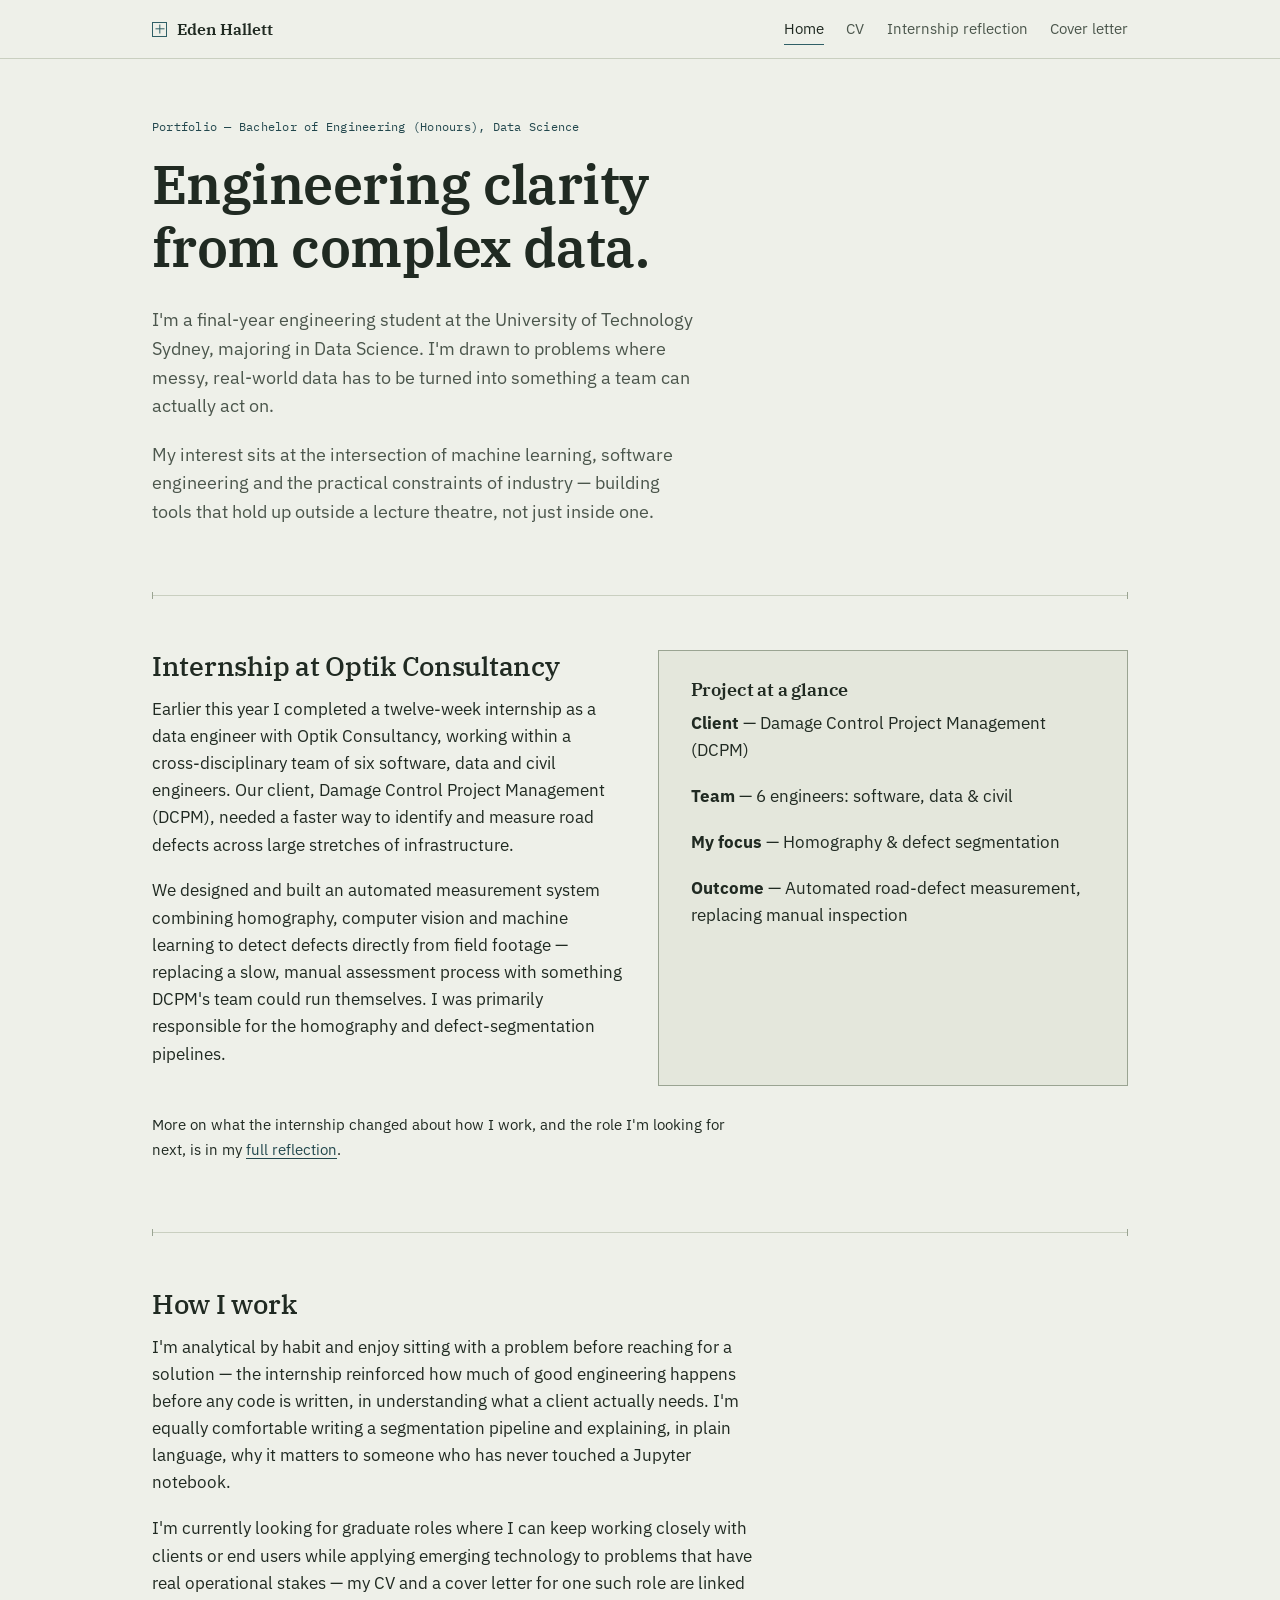
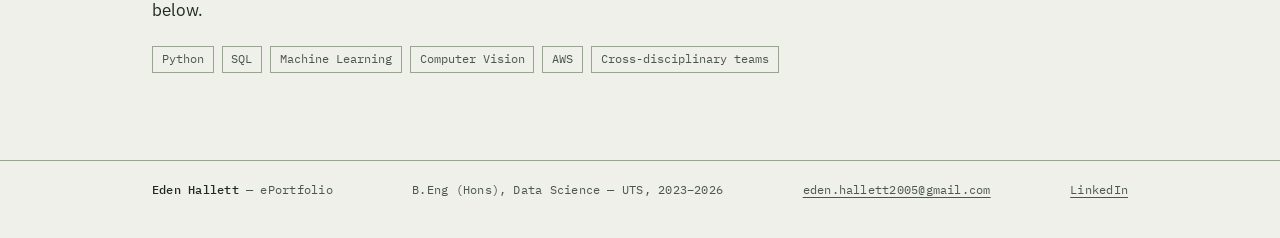
==== index.html @ 6748b649 "added html" ====
<!doctype html>
<html lang="en">
<head>
<meta charset="utf-8">
<meta name="viewport" content="width=device-width, initial-scale=1">
<title>Eden Hallett — Data Science Engineer</title>
<meta name="description" content="Portfolio of Eden Hallett, final-year Data Science Engineering student at UTS.">
<link rel="stylesheet" href="assets/site.css">
</head>
<body>

<header class="sitehead">
  <div class="sitehead-inner">
    <a class="brand" href="index.html"><span class="brand-mark" aria-hidden="true"></span>Eden Hallett</a>
    <nav class="nav" aria-label="Primary">
      <a href="index.html" aria-current="page">Home</a>
      <a href="cv.html">CV</a>
      <a href="reflection.html">Internship reflection</a>
      <a href="cover-letter.html">Cover letter</a>
    </nav>
  </div>
</header>

<main>

  <section class="hero">
    <div class="kicker">Portfolio — Bachelor of Engineering (Honours), Data Science</div>
    <h1>Engineering clarity<br>from complex data.</h1>
    <p class="lead">I'm a final-year engineering student at the University of Technology Sydney, majoring in Data Science. I'm drawn to problems where messy, real-world data has to be turned into something a team can actually act on.</p>
    <p class="lead">My interest sits at the intersection of machine learning, software engineering and the practical constraints of industry — building tools that hold up outside a lecture theatre, not just inside one.</p>
  </section>

  <div class="rule-ticked"></div>

  <section>
    <div class="panel-row">
      <div>
        <h2>Internship at Optik Consultancy</h2>
        <p>Earlier this year I completed a twelve-week internship as a data engineer with Optik Consultancy, working within a cross-disciplinary team of six software, data and civil engineers. Our client, Damage Control Project Management (DCPM), needed a faster way to identify and measure road defects across large stretches of infrastructure.</p>
        <p>We designed and built an automated measurement system combining homography, computer vision and machine learning to detect defects directly from field footage — replacing a slow, manual assessment process with something DCPM's team could run themselves. I was primarily responsible for the homography and defect-segmentation pipelines.</p>
      </div>
      <div class="panel ticked">
        <span class="tick-bl" aria-hidden="true"></span><span class="tick-br" aria-hidden="true"></span>
        <h3>Project at a glance</h3>
        <p><b>Client</b> — Damage Control Project Management (DCPM)</p>
        <p><b>Team</b> — 6 engineers: software, data &amp; civil</p>
        <p><b>My focus</b> — Homography &amp; defect segmentation</p>
        <p><b>Outcome</b> — Automated road-defect measurement, replacing manual inspection</p>
      </div>
    </div>
    <p class="crossref">More on what the internship changed about how I work, and the role I'm looking for next, is in my <a href="reflection.html">full reflection</a>.</p>
  </section>

  <div class="rule-ticked"></div>

  <section>
    <h2>How I work</h2>
    <p>I'm analytical by habit and enjoy sitting with a problem before reaching for a solution — the internship reinforced how much of good engineering happens before any code is written, in understanding what a client actually needs. I'm equally comfortable writing a segmentation pipeline and explaining, in plain language, why it matters to someone who has never touched a Jupyter notebook.</p>
    <p>I'm currently looking for graduate roles where I can keep working closely with clients or end users while applying emerging technology to problems that have real operational stakes — my CV and a cover letter for one such role are linked below.</p>
    <div class="chips" style="margin-top:1.4rem;">
      <span class="chip">Python</span><span class="chip">SQL</span><span class="chip">Machine Learning</span>
      <span class="chip">Computer Vision</span><span class="chip">AWS</span><span class="chip">Cross-disciplinary teams</span>
    </div>
  </section>

</main>

<footer class="titleblock">
  <div class="titleblock-inner">
    <span><b>Eden Hallett</b> — ePortfolio</span>
    <span>B.Eng (Hons), Data Science — UTS, 2023–2026</span>
    <span><a href="mailto:eden.hallett2005@gmail.com">eden.hallett2005@gmail.com</a></span>
    <span><a href="http://www.linkedin.com/in/eden-hallett-33a5212b8">LinkedIn</a></span>
  </div>
</footer>

</body>
</html>
---- assets/site.css ----
/* ============================================================
   Eden Hallett — ePortfolio
   Design concept: the visual language of a survey / engineering
   drawing sheet — hairline rules, corner tick marks, a title
   block, and restrained marginal annotations — reinterpreted
   as a web layout. Ties the site's form to Eden's own work in
   geospatial measurement and technical documentation.
   ============================================================ */

@import url('https://fonts.googleapis.com/css2?family=IBM+Plex+Serif:ital,wght@0,400;0,500;0,600;1,400&family=IBM+Plex+Sans:wght@400;500;600&family=IBM+Plex+Mono:wght@400;500&display=swap');

:root{
  --paper:   #EEF0E9;
  --panel:   #E4E7DC;
  --ink:     #202A22;
  --ink-60:  #4B564C;
  --slate:   #2F5F66;
  --slate-d: #22474D;
  --clay:    #93602E;
  --line:    #C9CFC0;
  --line-strong: #9AA492;
  --max: 46rem;
  --wide: 64rem;
}

*, *::before, *::after{ box-sizing: border-box; }

html{ scroll-behavior: smooth; }

body{
  margin: 0;
  background: var(--paper);
  color: var(--ink);
  font-family: 'IBM Plex Sans', system-ui, sans-serif;
  font-size: 17px;
  line-height: 1.6;
  -webkit-font-smoothing: antialiased;
}

h1, h2, h3{
  font-family: 'IBM Plex Serif', Georgia, serif;
  font-weight: 500;
  color: var(--ink);
  line-height: 1.18;
  margin: 0 0 0.5em;
  letter-spacing: -0.01em;
}

h1{ font-size: clamp(2.1rem, 4.2vw, 3.4rem); font-weight: 600; }
h2{ font-size: clamp(1.35rem, 2.4vw, 1.7rem); }
h3{ font-size: 1.1rem; font-weight: 600; }

p{ margin: 0 0 1.1em; max-width: 38rem; }
a{ color: var(--slate-d); text-decoration-thickness: 1px; text-underline-offset: 3px; }
a:hover{ color: var(--clay); }
a:focus-visible, button:focus-visible{
  outline: 2px solid var(--slate-d);
  outline-offset: 3px;
}

.mono{ font-family: 'IBM Plex Mono', monospace; }

.meta{
  font-family: 'IBM Plex Mono', monospace;
  font-size: 0.72rem;
  letter-spacing: 0.04em;
  color: var(--ink-60);
}

/* ---------- corner tick marks (drawing-sheet reference marks) --- */
.ticked{
  position: relative;
}
.ticked::before, .ticked::after,
.ticked .tick-br, .ticked .tick-bl{
  content: "";
  position: absolute;
  width: 14px;
  height: 14px;
  border: 1.4px solid var(--line-strong);
}
.ticked::before{ top: -1px; left: -1px; border-right: none; border-bottom: none; }
.ticked::after{ top: -1px; right: -1px; border-left: none; border-bottom: none; }
.ticked .tick-bl{ bottom: -1px; left: -1px; border-right: none; border-top: none; }
.ticked .tick-br{ bottom: -1px; right: -1px; border-left: none; border-top: none; }

/* ---------- top nav — reads like a drawing sheet's index strip - */
.sitehead{
  border-bottom: 1px solid var(--line);
  position: sticky;
  top: 0;
  background: rgba(238,240,233,0.92);
  backdrop-filter: blur(6px);
  z-index: 20;
}
.sitehead-inner{
  max-width: var(--wide);
  margin: 0 auto;
  padding: 0.85rem 1.5rem;
  display: flex;
  align-items: center;
  justify-content: space-between;
  gap: 1rem;
}
.brand{
  display: flex;
  align-items: center;
  gap: 0.6rem;
  font-family: 'IBM Plex Serif', serif;
  font-size: 1.02rem;
  font-weight: 600;
  color: var(--ink);
  text-decoration: none;
  white-space: nowrap;
}
.brand:hover{ color: var(--ink); }
.brand-mark{
  width: 15px; height: 15px;
  border: 1.4px solid var(--slate);
  position: relative;
  flex: none;
}
.brand-mark::before, .brand-mark::after{
  content:"";
  position: absolute;
  background: var(--slate);
}
.brand-mark::before{ top: 50%; left: 50%; width: 9px; height: 1.4px; transform: translate(-50%,-50%); }
.brand-mark::after{ top: 50%; left: 50%; width: 1.4px; height: 9px; transform: translate(-50%,-50%); }

.nav{
  display: flex;
  gap: 1.4rem;
  font-size: 0.92rem;
  flex-wrap: wrap;
}
.nav a{
  color: var(--ink-60);
  text-decoration: none;
  padding: 0.2rem 0;
  border-bottom: 1px solid transparent;
}
.nav a:hover{ color: var(--ink); border-color: var(--line-strong); }
.nav a[aria-current="page"]{
  color: var(--ink);
  border-color: var(--slate);
}

/* ---------- layout shells ---------- */
main{ max-width: var(--wide); margin: 0 auto; padding: 0 1.5rem; }
.narrow{ max-width: var(--max); }

section{ padding: 3.4rem 0; }
section + section{ border-top: 1px solid var(--line); }

.rule{
  border: 0;
  border-top: 1px solid var(--line);
  margin: 0;
}

.rule-ticked{
  height: 1px;
  background: var(--line);
  margin: 0;
  position: relative;
}
.rule-ticked::before{
  content: "";
  position: absolute;
  left: 0; top: -3px;
  width: 1px; height: 7px;
  background: var(--line-strong);
}
.rule-ticked::after{
  content: "";
  position: absolute;
  right: 0; top: -3px;
  width: 1px; height: 7px;
  background: var(--line-strong);
}

/* ---------- hero ---------- */
.hero{ padding: 3.6rem 0 3rem; }
.hero .kicker{
  font-family: 'IBM Plex Mono', monospace;
  font-size: 0.78rem;
  color: var(--slate-d);
  margin-bottom: 1rem;
  letter-spacing: 0.02em;
}
.hero p.lead{
  font-size: 1.12rem;
  color: var(--ink-60);
  max-width: 34rem;
}

/* ---------- panel (title-block style bordered box) ---------- */
.panel{
  border: 1px solid var(--line-strong);
  background: var(--panel);
  padding: 1.8rem 2rem;
}
.panel h3{ margin-bottom: 0.6rem; }
.panel p:last-child{ margin-bottom: 0; }

.panel-row{
  display: grid;
  grid-template-columns: 1fr 1fr;
  gap: 2.2rem;
}
@media (max-width: 640px){
  .panel-row{ grid-template-columns: 1fr; }
}

/* ---------- two-column CV layout ---------- */
.cv-grid{
  display: grid;
  grid-template-columns: 15.5rem 1fr;
  gap: 3rem;
  align-items: start;
}
@media (max-width: 780px){
  .cv-grid{ grid-template-columns: 1fr; }
}

.side-block{ margin-bottom: 2.1rem; }
.side-block h3{
  font-family: 'IBM Plex Mono', monospace;
  font-size: 0.8rem;
  font-weight: 500;
  letter-spacing: 0.01em;
  color: var(--slate-d);
  margin-bottom: 0.7rem;
}
.side-block ul{ margin: 0; padding-left: 0; list-style: none; }
.side-block li{ margin-bottom: 0.35rem; font-size: 0.94rem; color: var(--ink-60); }
.side-block a{ color: var(--ink-60); }
.side-block a:hover{ color: var(--clay); }

.entry{ margin-bottom: 1.9rem; }
.entry:last-child{ margin-bottom: 0; }
.entry-head{
  display: flex;
  justify-content: space-between;
  align-items: baseline;
  gap: 1rem;
  flex-wrap: wrap;
  margin-bottom: 0.25rem;
}
.entry-head h3{ margin: 0; }
.entry-org{ color: var(--ink-60); font-size: 0.95rem; margin-bottom: 0.5rem; }
.entry-when{
  font-family: 'IBM Plex Mono', monospace;
  font-size: 0.76rem;
  color: var(--ink-60);
  white-space: nowrap;
}
.entry ul{ margin: 0.4em 0 0; padding-left: 1.1em; }
.entry li{ margin-bottom: 0.35em; color: var(--ink-60); }

.chips{ display: flex; flex-wrap: wrap; gap: 0.4rem 0.5rem; }
.chip{
  font-family: 'IBM Plex Mono', monospace;
  font-size: 0.74rem;
  border: 1px solid var(--line-strong);
  padding: 0.18rem 0.55rem;
  color: var(--ink-60);
}

/* ---------- Q&A blocks (reflection) ---------- */
.qa{ margin-bottom: 2.6rem; }
.qa:last-child{ margin-bottom: 0; }
.qa .qnum{
  font-family: 'IBM Plex Mono', monospace;
  font-size: 0.76rem;
  color: var(--slate-d);
  display: block;
  margin-bottom: 0.4rem;
}
.qa h2{ font-size: 1.2rem; margin-bottom: 0.7rem; }
.qa p{ max-width: 40rem; }

figure{ margin: 1.6rem 0; }
figure img{
  width: 100%;
  height: auto;
  display: block;
  border: 1px solid var(--line-strong);
}
figcaption{
  font-family: 'IBM Plex Mono', monospace;
  font-size: 0.72rem;
  color: var(--ink-60);
  margin-top: 0.5rem;
}

/* ---------- criteria blocks (cover letter) ---------- */
.criterion{ margin-bottom: 2.2rem; }
.criterion:last-child{ margin-bottom: 0; }
.criterion .ctag{
  font-family: 'IBM Plex Mono', monospace;
  font-size: 0.76rem;
  color: var(--slate-d);
  border: 1px solid var(--line-strong);
  padding: 0.12rem 0.5rem;
  display: inline-block;
  margin-bottom: 0.7rem;
}
.criterion h2{ font-size: 1.12rem; margin-bottom: 0.55rem; }
.criterion p{ max-width: 42rem; }

.letter-head{
  display: flex;
  justify-content: space-between;
  gap: 1.5rem;
  flex-wrap: wrap;
  margin-bottom: 2rem;
  padding-bottom: 1.6rem;
  border-bottom: 1px solid var(--line);
}
.letter-head .to{ max-width: 26rem; }
.letter-head .date{ font-family: 'IBM Plex Mono', monospace; font-size: 0.82rem; color: var(--ink-60); }

.print-btn{
  font-family: 'IBM Plex Mono', monospace;
  font-size: 0.76rem;
  color: var(--slate-d);
  background: none;
  border: 1px solid var(--line-strong);
  padding: 0.4rem 0.8rem;
  cursor: pointer;
}
.print-btn:hover{ border-color: var(--slate-d); }

/* ---------- title-block footer ---------- */
.titleblock{
  border-top: 1px solid var(--line-strong);
  margin-top: 2rem;
}
.titleblock-inner{
  max-width: var(--wide);
  margin: 0 auto;
  padding: 1.3rem 1.5rem 2.4rem;
  display: flex;
  flex-wrap: wrap;
  gap: 0.6rem 2rem;
  justify-content: space-between;
  font-family: 'IBM Plex Mono', monospace;
  font-size: 0.72rem;
  color: var(--ink-60);
  letter-spacing: 0.02em;
}
.titleblock-inner span b{ color: var(--ink); font-weight: 500; }
.titleblock a{ color: var(--ink-60); }
.titleblock a:hover{ color: var(--clay); }

/* ---------- inline in-content link callout ---------- */
.crossref{
  margin-top: 1.6rem;
  font-size: 0.96rem;
}

/* ---------- print (CV) ---------- */
@media print{
  .sitehead, .titleblock, .print-btn{ display: none !important; }
  body{ background: #fff; font-size: 12px; }
  section{ padding: 0.6rem 0; }
  section + section{ border-top: none; }
  a{ color: var(--ink); text-decoration: none; }
  .panel{ background: #fff; }
}

@media (max-width: 560px){
  .sitehead-inner{ flex-direction: column; align-items: flex-start; gap: 0.6rem; }
  .nav{ gap: 1rem; font-size: 0.86rem; }
}
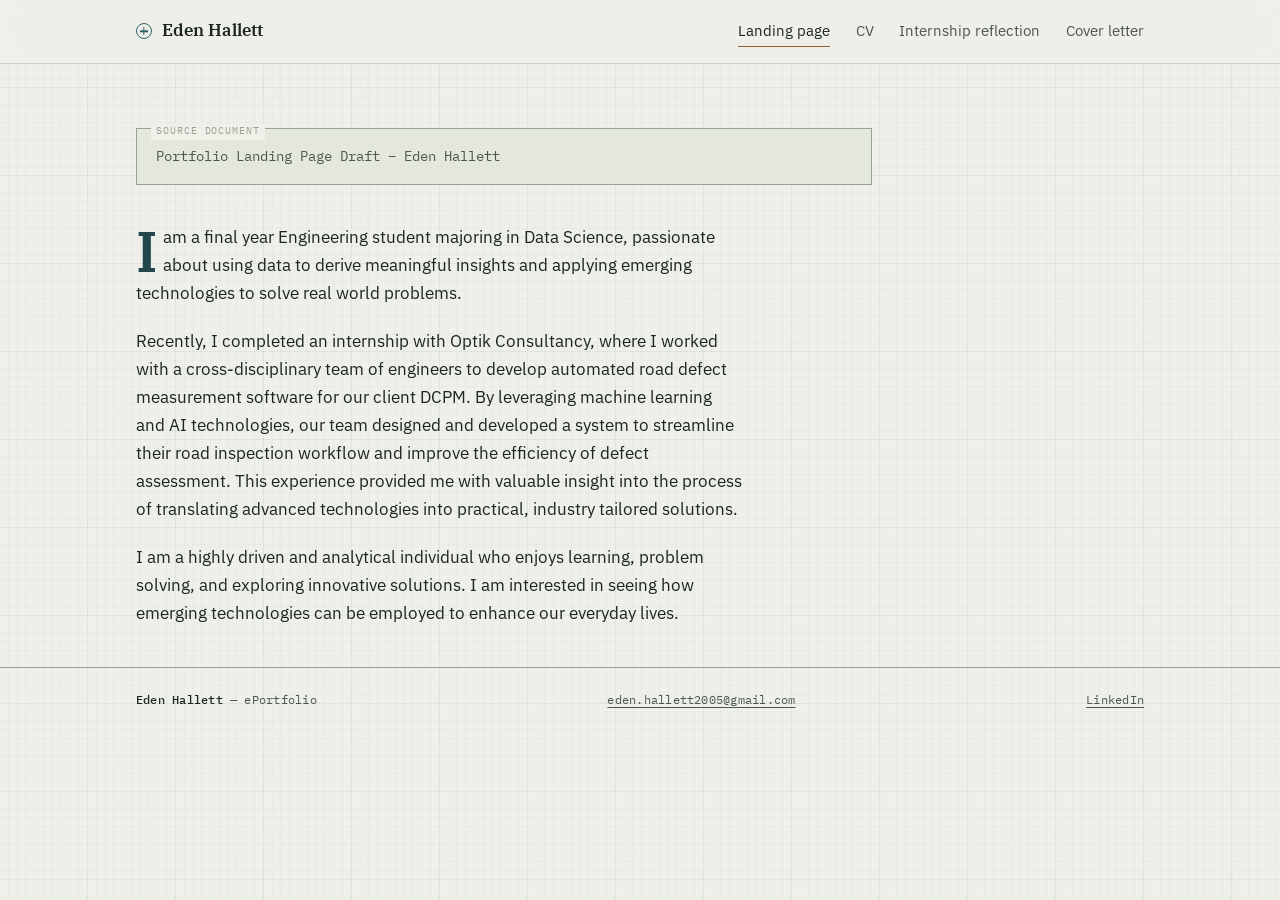
==== commit 84b4a636: "visual upgrade" ====
--- a/index.html
+++ b/index.html
@@ -3,8 +3,8 @@
 <head>
 <meta charset="utf-8">
 <meta name="viewport" content="width=device-width, initial-scale=1">
-<title>Eden Hallett — Data Science Engineer</title>
-<meta name="description" content="Portfolio of Eden Hallett, final-year Data Science Engineering student at UTS.">
+<title>Eden Hallett — ePortfolio</title>
+<link rel="icon" href="assets/favicon.svg" type="image/svg+xml">
 <link rel="stylesheet" href="assets/site.css">
 </head>
 <body>
@@ -13,7 +13,7 @@
   <div class="sitehead-inner">
     <a class="brand" href="index.html"><span class="brand-mark" aria-hidden="true"></span>Eden Hallett</a>
     <nav class="nav" aria-label="Primary">
-      <a href="index.html" aria-current="page">Home</a>
+      <a href="index.html" aria-current="page">Landing page</a>
       <a href="cv.html">CV</a>
       <a href="reflection.html">Internship reflection</a>
       <a href="cover-letter.html">Cover letter</a>
@@ -23,44 +23,16 @@
 
 <main>
 
-  <section class="hero">
-    <div class="kicker">Portfolio — Bachelor of Engineering (Honours), Data Science</div>
-    <h1>Engineering clarity<br>from complex data.</h1>
-    <p class="lead">I'm a final-year engineering student at the University of Technology Sydney, majoring in Data Science. I'm drawn to problems where messy, real-world data has to be turned into something a team can actually act on.</p>
-    <p class="lead">My interest sits at the intersection of machine learning, software engineering and the practical constraints of industry — building tools that hold up outside a lecture theatre, not just inside one.</p>
-  </section>
+  <section class="narrow hero" style="padding-bottom:0;">
 
-  <div class="rule-ticked"></div>
+    <div class="doc-title">Portfolio Landing Page Draft – Eden Hallett</div>
 
-  <section>
-    <div class="panel-row">
-      <div>
-        <h2>Internship at Optik Consultancy</h2>
-        <p>Earlier this year I completed a twelve-week internship as a data engineer with Optik Consultancy, working within a cross-disciplinary team of six software, data and civil engineers. Our client, Damage Control Project Management (DCPM), needed a faster way to identify and measure road defects across large stretches of infrastructure.</p>
-        <p>We designed and built an automated measurement system combining homography, computer vision and machine learning to detect defects directly from field footage — replacing a slow, manual assessment process with something DCPM's team could run themselves. I was primarily responsible for the homography and defect-segmentation pipelines.</p>
-      </div>
-      <div class="panel ticked">
-        <span class="tick-bl" aria-hidden="true"></span><span class="tick-br" aria-hidden="true"></span>
-        <h3>Project at a glance</h3>
-        <p><b>Client</b> — Damage Control Project Management (DCPM)</p>
-        <p><b>Team</b> — 6 engineers: software, data &amp; civil</p>
-        <p><b>My focus</b> — Homography &amp; defect segmentation</p>
-        <p><b>Outcome</b> — Automated road-defect measurement, replacing manual inspection</p>
-      </div>
-    </div>
-    <p class="crossref">More on what the internship changed about how I work, and the role I'm looking for next, is in my <a href="reflection.html">full reflection</a>.</p>
-  </section>
+    <p class="dropcap">I am a final year Engineering student majoring in Data Science, passionate about using data to derive meaningful insights and applying emerging technologies to solve real world problems.</p>
 
-  <div class="rule-ticked"></div>
+    <p>Recently, I completed an internship with Optik Consultancy, where I worked with a cross-disciplinary team of engineers to develop automated road defect measurement software for our client DCPM. By leveraging machine learning and AI technologies, our team designed and developed a system to streamline their road inspection workflow and improve the efficiency of defect assessment. This experience provided me with valuable insight into the process of translating advanced technologies into practical, industry tailored solutions.</p>
 
-  <section>
-    <h2>How I work</h2>
-    <p>I'm analytical by habit and enjoy sitting with a problem before reaching for a solution — the internship reinforced how much of good engineering happens before any code is written, in understanding what a client actually needs. I'm equally comfortable writing a segmentation pipeline and explaining, in plain language, why it matters to someone who has never touched a Jupyter notebook.</p>
-    <p>I'm currently looking for graduate roles where I can keep working closely with clients or end users while applying emerging technology to problems that have real operational stakes — my CV and a cover letter for one such role are linked below.</p>
-    <div class="chips" style="margin-top:1.4rem;">
-      <span class="chip">Python</span><span class="chip">SQL</span><span class="chip">Machine Learning</span>
-      <span class="chip">Computer Vision</span><span class="chip">AWS</span><span class="chip">Cross-disciplinary teams</span>
-    </div>
+    <p>I am a highly driven and analytical individual who enjoys learning, problem solving, and exploring innovative solutions. I am interested in seeing how emerging technologies can be employed to enhance our everyday lives.</p>
+
   </section>
 
 </main>
@@ -68,7 +40,6 @@
 <footer class="titleblock">
   <div class="titleblock-inner">
     <span><b>Eden Hallett</b> — ePortfolio</span>
-    <span>B.Eng (Hons), Data Science — UTS, 2023–2026</span>
     <span><a href="mailto:eden.hallett2005@gmail.com">eden.hallett2005@gmail.com</a></span>
     <span><a href="http://www.linkedin.com/in/eden-hallett-33a5212b8">LinkedIn</a></span>
   </div>
--- a/assets/site.css
+++ b/assets/site.css
@@ -1,26 +1,28 @@
 /* ============================================================
    Eden Hallett — ePortfolio
    Design concept: the visual language of a survey / engineering
-   drawing sheet — hairline rules, corner tick marks, a title
-   block, and restrained marginal annotations — reinterpreted
-   as a web layout. Ties the site's form to Eden's own work in
-   geospatial measurement and technical documentation.
+   drawing sheet — hairline rules, corner tick marks, a faint
+   grid ground, and a title block — reinterpreted as a website.
+   Ties the site's form to Eden's own work in geospatial
+   measurement and technical documentation. Content on every
+   page is reproduced verbatim from the source documents; only
+   presentation is styled here.
    ============================================================ */
 
-@import url('https://fonts.googleapis.com/css2?family=IBM+Plex+Serif:ital,wght@0,400;0,500;0,600;1,400&family=IBM+Plex+Sans:wght@400;500;600&family=IBM+Plex+Mono:wght@400;500&display=swap');
+@import url('https://fonts.googleapis.com/css2?family=IBM+Plex+Serif:ital,wght@0,400;0,500;0,600;1,400;1,500&family=IBM+Plex+Sans:wght@400;500;600&family=IBM+Plex+Mono:wght@400;500&display=swap');
 
 :root{
   --paper:   #EEF0E9;
   --panel:   #E4E7DC;
-  --ink:     #202A22;
+  --ink:     #1C2620;
   --ink-60:  #4B564C;
   --slate:   #2F5F66;
   --slate-d: #22474D;
   --clay:    #93602E;
-  --line:    #C9CFC0;
-  --line-strong: #9AA492;
+  --line:    #CBD1C2;
+  --line-strong: #98A390;
   --max: 46rem;
-  --wide: 64rem;
+  --wide: 66rem;
 }
 
 *, *::before, *::after{ box-sizing: border-box; }
@@ -29,29 +31,42 @@
 
 body{
   margin: 0;
-  background: var(--paper);
   color: var(--ink);
   font-family: 'IBM Plex Sans', system-ui, sans-serif;
   font-size: 17px;
-  line-height: 1.6;
+  line-height: 1.65;
   -webkit-font-smoothing: antialiased;
+  background-color: var(--paper);
+  /* faint drafting-paper grid: a fine line every 8px, a stronger one every 88px */
+  background-image:
+    linear-gradient(rgba(47,95,102,0.05) 1px, transparent 1px),
+    linear-gradient(90deg, rgba(47,95,102,0.05) 1px, transparent 1px),
+    linear-gradient(rgba(47,95,102,0.035) 1px, transparent 1px),
+    linear-gradient(90deg, rgba(47,95,102,0.035) 1px, transparent 1px);
+  background-size: 88px 88px, 88px 88px, 8.8px 8.8px, 8.8px 8.8px;
+  background-position: -1px -1px;
+}
+
+@media (prefers-reduced-motion: reduce){
+  html{ scroll-behavior: auto; }
+  *{ animation-duration: 0.001ms !important; transition-duration: 0.001ms !important; }
 }
 
 h1, h2, h3{
   font-family: 'IBM Plex Serif', Georgia, serif;
   font-weight: 500;
   color: var(--ink);
-  line-height: 1.18;
+  line-height: 1.16;
   margin: 0 0 0.5em;
-  letter-spacing: -0.01em;
-}
-
-h1{ font-size: clamp(2.1rem, 4.2vw, 3.4rem); font-weight: 600; }
-h2{ font-size: clamp(1.35rem, 2.4vw, 1.7rem); }
+  letter-spacing: -0.012em;
+}
+
+h1{ font-size: clamp(2.3rem, 4.6vw, 3.7rem); font-weight: 600; }
+h2{ font-size: clamp(1.38rem, 2.4vw, 1.72rem); }
 h3{ font-size: 1.1rem; font-weight: 600; }
 
-p{ margin: 0 0 1.1em; max-width: 38rem; }
-a{ color: var(--slate-d); text-decoration-thickness: 1px; text-underline-offset: 3px; }
+p{ margin: 0 0 1.15em; max-width: 38rem; }
+a{ color: var(--slate-d); text-decoration-thickness: 1px; text-underline-offset: 3px; transition: color 0.15s ease; }
 a:hover{ color: var(--clay); }
 a:focus-visible, button:focus-visible{
   outline: 2px solid var(--slate-d);
@@ -62,15 +77,14 @@
 
 .meta{
   font-family: 'IBM Plex Mono', monospace;
-  font-size: 0.72rem;
-  letter-spacing: 0.04em;
-  color: var(--ink-60);
+  font-size: 0.74rem;
+  letter-spacing: 0.03em;
+  color: var(--ink-60);
+  line-height: 1.9;
 }
 
 /* ---------- corner tick marks (drawing-sheet reference marks) --- */
-.ticked{
-  position: relative;
-}
+.ticked{ position: relative; }
 .ticked::before, .ticked::after,
 .ticked .tick-br, .ticked .tick-bl{
   content: "";
@@ -89,14 +103,15 @@
   border-bottom: 1px solid var(--line);
   position: sticky;
   top: 0;
-  background: rgba(238,240,233,0.92);
-  backdrop-filter: blur(6px);
+  background: rgba(238,240,233,0.88);
+  backdrop-filter: blur(8px);
+  -webkit-backdrop-filter: blur(8px);
   z-index: 20;
 }
 .sitehead-inner{
   max-width: var(--wide);
   margin: 0 auto;
-  padding: 0.85rem 1.5rem;
+  padding: 0.95rem 1.5rem;
   display: flex;
   align-items: center;
   justify-content: space-between;
@@ -105,9 +120,9 @@
 .brand{
   display: flex;
   align-items: center;
-  gap: 0.6rem;
+  gap: 0.65rem;
   font-family: 'IBM Plex Serif', serif;
-  font-size: 1.02rem;
+  font-size: 1.05rem;
   font-weight: 600;
   color: var(--ink);
   text-decoration: none;
@@ -115,49 +130,56 @@
 }
 .brand:hover{ color: var(--ink); }
 .brand-mark{
-  width: 15px; height: 15px;
+  width: 16px; height: 16px;
   border: 1.4px solid var(--slate);
+  border-radius: 50%;
   position: relative;
   flex: none;
-}
+  transition: transform 0.4s cubic-bezier(.2,.8,.2,1);
+}
+.brand:hover .brand-mark{ transform: rotate(45deg); }
 .brand-mark::before, .brand-mark::after{
   content:"";
   position: absolute;
   background: var(--slate);
 }
-.brand-mark::before{ top: 50%; left: 50%; width: 9px; height: 1.4px; transform: translate(-50%,-50%); }
-.brand-mark::after{ top: 50%; left: 50%; width: 1.4px; height: 9px; transform: translate(-50%,-50%); }
+.brand-mark::before{ top: 50%; left: 50%; width: 8px; height: 1.4px; transform: translate(-50%,-50%); }
+.brand-mark::after{ top: 50%; left: 50%; width: 1.4px; height: 8px; transform: translate(-50%,-50%); }
 
 .nav{
   display: flex;
-  gap: 1.4rem;
+  gap: 1.6rem;
   font-size: 0.92rem;
   flex-wrap: wrap;
 }
 .nav a{
+  position: relative;
   color: var(--ink-60);
   text-decoration: none;
-  padding: 0.2rem 0;
-  border-bottom: 1px solid transparent;
-}
-.nav a:hover{ color: var(--ink); border-color: var(--line-strong); }
-.nav a[aria-current="page"]{
-  color: var(--ink);
-  border-color: var(--slate);
-}
+  padding: 0.25rem 0;
+}
+.nav a::after{
+  content: "";
+  position: absolute;
+  left: 0; right: 100%;
+  bottom: 0;
+  height: 1px;
+  background: var(--slate);
+  transition: right 0.25s ease;
+}
+.nav a:hover{ color: var(--ink); }
+.nav a:hover::after{ right: 0; }
+.nav a[aria-current="page"]{ color: var(--ink); }
+.nav a[aria-current="page"]::after{ right: 0; background: var(--clay); }
 
 /* ---------- layout shells ---------- */
 main{ max-width: var(--wide); margin: 0 auto; padding: 0 1.5rem; }
 .narrow{ max-width: var(--max); }
 
-section{ padding: 3.4rem 0; }
+section{ padding: 3.6rem 0; }
 section + section{ border-top: 1px solid var(--line); }
 
-.rule{
-  border: 0;
-  border-top: 1px solid var(--line);
-  margin: 0;
-}
+.rule{ border: 0; border-top: 1px solid var(--line); margin: 0; }
 
 .rule-ticked{
   height: 1px;
@@ -165,80 +187,102 @@
   margin: 0;
   position: relative;
 }
-.rule-ticked::before{
+.rule-ticked::before, .rule-ticked::after{
   content: "";
   position: absolute;
-  left: 0; top: -3px;
+  top: -3px;
   width: 1px; height: 7px;
   background: var(--line-strong);
 }
-.rule-ticked::after{
-  content: "";
-  position: absolute;
-  right: 0; top: -3px;
-  width: 1px; height: 7px;
-  background: var(--line-strong);
+.rule-ticked::before{ left: 0; }
+.rule-ticked::after{ right: 0; }
+
+.rule-soft{
+  border: 0;
+  border-top: 1px solid var(--line);
+  margin: 1.9rem 0;
+}
+
+/* a quieter in-page divider used between repeating blocks (Q&A, criteria) */
+.divider{
+  height: 1px;
+  background: linear-gradient(to right, var(--line-strong) 0, var(--line-strong) 22px, var(--line) 22px);
+  margin: 2.1rem 0;
 }
 
 /* ---------- hero ---------- */
-.hero{ padding: 3.6rem 0 3rem; }
+.hero{ padding: 4rem 0 3.2rem; position: relative; }
 .hero .kicker{
   font-family: 'IBM Plex Mono', monospace;
   font-size: 0.78rem;
   color: var(--slate-d);
-  margin-bottom: 1rem;
+  margin-bottom: 1.1rem;
   letter-spacing: 0.02em;
 }
-.hero p.lead{
-  font-size: 1.12rem;
-  color: var(--ink-60);
-  max-width: 34rem;
-}
-
-/* ---------- panel (title-block style bordered box) ---------- */
-.panel{
+.hero p.lead{ font-size: 1.12rem; color: var(--ink-60); max-width: 34rem; }
+
+/* elegant drop cap on the opening paragraph of long-form content */
+.dropcap::first-letter{
+  font-family: 'IBM Plex Serif', serif;
+  font-size: 3.4em;
+  font-weight: 600;
+  float: left;
+  line-height: 0.82;
+  padding: 0.06em 0.09em 0 0;
+  color: var(--slate-d);
+}
+
+/* ---------- doc heading (verbatim source document title) ---------- */
+.doc-title{
+  font-family: 'IBM Plex Mono', monospace;
+  font-size: 0.85rem;
+  line-height: 1.7;
+  color: var(--ink-60);
   border: 1px solid var(--line-strong);
   background: var(--panel);
-  padding: 1.8rem 2rem;
-}
-.panel h3{ margin-bottom: 0.6rem; }
-.panel p:last-child{ margin-bottom: 0; }
-
-.panel-row{
-  display: grid;
-  grid-template-columns: 1fr 1fr;
-  gap: 2.2rem;
-}
-@media (max-width: 640px){
-  .panel-row{ grid-template-columns: 1fr; }
-}
+  padding: 1rem 1.2rem;
+  margin-bottom: 2.4rem;
+  position: relative;
+}
+.doc-title::before{
+  content: "SOURCE DOCUMENT";
+  position: absolute;
+  top: -0.55em;
+  left: 0.9rem;
+  background: var(--paper);
+  padding: 0 0.5em;
+  font-size: 0.62rem;
+  letter-spacing: 0.09em;
+  color: var(--line-strong);
+}
+.doc-title em{ font-style: italic; }
 
 /* ---------- two-column CV layout ---------- */
 .cv-grid{
   display: grid;
   grid-template-columns: 15.5rem 1fr;
-  gap: 3rem;
+  gap: 3.2rem;
   align-items: start;
 }
-@media (max-width: 780px){
-  .cv-grid{ grid-template-columns: 1fr; }
-}
-
-.side-block{ margin-bottom: 2.1rem; }
+@media (max-width: 780px){ .cv-grid{ grid-template-columns: 1fr; } }
+
+.side-block{ margin-bottom: 2.2rem; }
 .side-block h3{
   font-family: 'IBM Plex Mono', monospace;
   font-size: 0.8rem;
   font-weight: 500;
   letter-spacing: 0.01em;
   color: var(--slate-d);
-  margin-bottom: 0.7rem;
+  margin-bottom: 0.75rem;
+  padding-bottom: 0.4rem;
+  border-bottom: 1px solid var(--line);
 }
 .side-block ul{ margin: 0; padding-left: 0; list-style: none; }
-.side-block li{ margin-bottom: 0.35rem; font-size: 0.94rem; color: var(--ink-60); }
+.side-block li{ margin-bottom: 0.4rem; font-size: 0.94rem; color: var(--ink-60); }
 .side-block a{ color: var(--ink-60); }
 .side-block a:hover{ color: var(--clay); }
 
-.entry{ margin-bottom: 1.9rem; }
+.entry{ margin-bottom: 2rem; }
 .entry:last-child{ margin-bottom: 0; }
 .entry-head{
   display: flex;
@@ -249,65 +293,80 @@
   margin-bottom: 0.25rem;
 }
 .entry-head h3{ margin: 0; }
-.entry-org{ color: var(--ink-60); font-size: 0.95rem; margin-bottom: 0.5rem; }
+.entry-org{ color: var(--ink-60); font-size: 0.95rem; margin-bottom: 0.55rem; }
 .entry-when{
   font-family: 'IBM Plex Mono', monospace;
   font-size: 0.76rem;
   color: var(--ink-60);
   white-space: nowrap;
 }
-.entry ul{ margin: 0.4em 0 0; padding-left: 1.1em; }
-.entry li{ margin-bottom: 0.35em; color: var(--ink-60); }
-
-.chips{ display: flex; flex-wrap: wrap; gap: 0.4rem 0.5rem; }
+.entry ul{ margin: 0.45em 0 0; padding-left: 1.15em; }
+.entry li{ margin-bottom: 0.38em; color: var(--ink-60); }
+.entry li::marker{ color: var(--line-strong); }
+
+/* section heading with a small ruled tab, like a drawing-sheet index */
+.section-head{
+  display: flex;
+  align-items: baseline;
+  gap: 0.8rem;
+  margin-bottom: 1.4rem;
+}
+.section-head h2{ margin: 0; }
+.section-head::after{
+  content: "";
+  flex: 1;
+  height: 1px;
+  background: var(--line);
+  transform: translateY(-0.35em);
+}
+
+.chips{ display: flex; flex-wrap: wrap; gap: 0.45rem 0.55rem; }
 .chip{
   font-family: 'IBM Plex Mono', monospace;
   font-size: 0.74rem;
   border: 1px solid var(--line-strong);
-  padding: 0.18rem 0.55rem;
-  color: var(--ink-60);
+  padding: 0.2rem 0.6rem;
+  color: var(--ink-60);
+  background: var(--panel);
 }
 
 /* ---------- Q&A blocks (reflection) ---------- */
-.qa{ margin-bottom: 2.6rem; }
-.qa:last-child{ margin-bottom: 0; }
-.qa .qnum{
-  font-family: 'IBM Plex Mono', monospace;
-  font-size: 0.76rem;
-  color: var(--slate-d);
-  display: block;
-  margin-bottom: 0.4rem;
-}
-.qa h2{ font-size: 1.2rem; margin-bottom: 0.7rem; }
+.qa{ margin-bottom: 0; }
+.qa h2{ font-size: 1.22rem; margin-bottom: 0.75rem; }
 .qa p{ max-width: 40rem; }
 
-figure{ margin: 1.6rem 0; }
+figure{ margin: 1.8rem 0; }
+figure .frame{
+  position: relative;
+  border: 1px solid var(--line-strong);
+  padding: 6px;
+  background: var(--panel);
+}
 figure img{
   width: 100%;
   height: auto;
   display: block;
-  border: 1px solid var(--line-strong);
 }
 figcaption{
   font-family: 'IBM Plex Mono', monospace;
   font-size: 0.72rem;
   color: var(--ink-60);
-  margin-top: 0.5rem;
+  margin-top: 0.6rem;
 }
 
 /* ---------- criteria blocks (cover letter) ---------- */
-.criterion{ margin-bottom: 2.2rem; }
-.criterion:last-child{ margin-bottom: 0; }
+.criterion{ margin-bottom: 0; }
 .criterion .ctag{
   font-family: 'IBM Plex Mono', monospace;
   font-size: 0.76rem;
   color: var(--slate-d);
   border: 1px solid var(--line-strong);
-  padding: 0.12rem 0.5rem;
+  padding: 0.14rem 0.55rem;
   display: inline-block;
-  margin-bottom: 0.7rem;
-}
-.criterion h2{ font-size: 1.12rem; margin-bottom: 0.55rem; }
+  margin-bottom: 0.75rem;
+  background: var(--panel);
+}
+.criterion h2{ font-size: 1.14rem; margin-bottom: 0.6rem; }
 .criterion p{ max-width: 42rem; }
 
 .letter-head{
@@ -326,22 +385,29 @@
   font-family: 'IBM Plex Mono', monospace;
   font-size: 0.76rem;
   color: var(--slate-d);
-  background: none;
+  background: var(--panel);
   border: 1px solid var(--line-strong);
-  padding: 0.4rem 0.8rem;
+  padding: 0.45rem 0.85rem;
   cursor: pointer;
-}
-.print-btn:hover{ border-color: var(--slate-d); }
+  display: inline-flex;
+  align-items: center;
+  gap: 0.5rem;
+  transition: background 0.15s ease, border-color 0.15s ease;
+}
+.print-btn::before{
+  content: "";
+  width: 8px; height: 8px;
+  border: 1.2px solid var(--slate-d);
+  border-top: none;
+}
+.print-btn:hover{ border-color: var(--slate-d); background: #dde2d2; }
 
 /* ---------- title-block footer ---------- */
-.titleblock{
-  border-top: 1px solid var(--line-strong);
-  margin-top: 2rem;
-}
+.titleblock{ border-top: 1px solid var(--line-strong); margin-top: 2.5rem; }
 .titleblock-inner{
   max-width: var(--wide);
   margin: 0 auto;
-  padding: 1.3rem 1.5rem 2.4rem;
+  padding: 1.4rem 1.5rem 2.6rem;
   display: flex;
   flex-wrap: wrap;
   gap: 0.6rem 2rem;
@@ -356,9 +422,20 @@
 .titleblock a:hover{ color: var(--clay); }
 
 /* ---------- inline in-content link callout ---------- */
-.crossref{
-  margin-top: 1.6rem;
-  font-size: 0.96rem;
+.crossref{ margin-top: 1.6rem; font-size: 0.96rem; }
+
+/* ---------- gentle load-in for the hero only (one orchestrated moment) --- */
+@media (prefers-reduced-motion: no-preference){
+  .hero > *{
+    opacity: 0;
+    transform: translateY(6px);
+    animation: rise 0.6s ease forwards;
+  }
+  .hero > *:nth-child(1){ animation-delay: 0.02s; }
+  .hero > *:nth-child(2){ animation-delay: 0.08s; }
+  .hero > *:nth-child(3){ animation-delay: 0.14s; }
+  .hero > *:nth-child(4){ animation-delay: 0.2s; }
+  @keyframes rise{ to{ opacity: 1; transform: translateY(0); } }
 }
 
 /* ---------- print (CV) ---------- */
@@ -368,10 +445,11 @@
   section{ padding: 0.6rem 0; }
   section + section{ border-top: none; }
   a{ color: var(--ink); text-decoration: none; }
-  .panel{ background: #fff; }
+  .doc-title, .chip{ background: #fff; }
 }
 
 @media (max-width: 560px){
-  .sitehead-inner{ flex-direction: column; align-items: flex-start; gap: 0.6rem; }
-  .nav{ gap: 1rem; font-size: 0.86rem; }
-}
+  .sitehead-inner{ flex-direction: column; align-items: flex-start; gap: 0.7rem; }
+  .nav{ gap: 1.1rem; font-size: 0.86rem; }
+  section{ padding: 2.6rem 0; }
+}
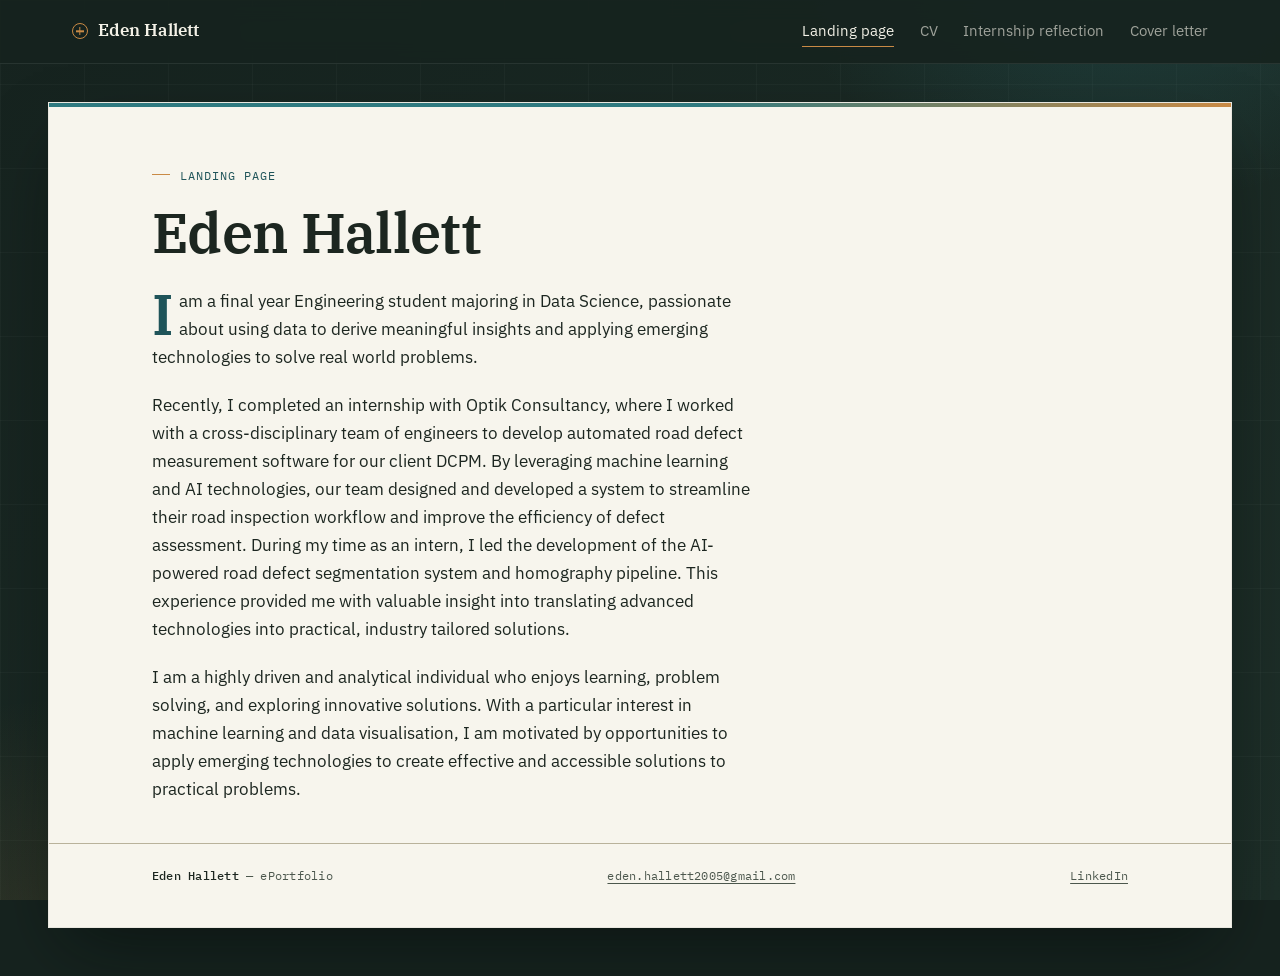
==== commit f3f44779: "content edit + visual overhaul" ====
--- a/index.html
+++ b/index.html
@@ -21,17 +21,20 @@
   </div>
 </header>
 
+<div class="sheet">
+
 <main>
 
   <section class="narrow hero" style="padding-bottom:0;">
 
-    <div class="doc-title">Portfolio Landing Page Draft – Eden Hallett</div>
+    <div class="kicker">Landing Page</div>
+    <h1 style="margin-bottom:1.4rem;">Eden Hallett</h1>
 
     <p class="dropcap">I am a final year Engineering student majoring in Data Science, passionate about using data to derive meaningful insights and applying emerging technologies to solve real world problems.</p>
 
-    <p>Recently, I completed an internship with Optik Consultancy, where I worked with a cross-disciplinary team of engineers to develop automated road defect measurement software for our client DCPM. By leveraging machine learning and AI technologies, our team designed and developed a system to streamline their road inspection workflow and improve the efficiency of defect assessment. This experience provided me with valuable insight into the process of translating advanced technologies into practical, industry tailored solutions.</p>
+    <p>Recently, I completed an internship with Optik Consultancy, where I worked with a cross-disciplinary team of engineers to develop automated road defect measurement software for our client DCPM. By leveraging machine learning and AI technologies, our team designed and developed a system to streamline their road inspection workflow and improve the efficiency of defect assessment. During my time as an intern, I led the development of the AI-powered road defect segmentation system and homography pipeline. This experience provided me with valuable insight into translating advanced technologies into practical, industry tailored solutions.</p>
 
-    <p>I am a highly driven and analytical individual who enjoys learning, problem solving, and exploring innovative solutions. I am interested in seeing how emerging technologies can be employed to enhance our everyday lives.</p>
+    <p>I am a highly driven and analytical individual who enjoys learning, problem solving, and exploring innovative solutions. With a particular interest in machine learning and data visualisation, I am motivated by opportunities to apply emerging technologies to create effective and accessible solutions to practical problems.</p>
 
   </section>
 
@@ -45,5 +48,7 @@
   </div>
 </footer>
 
+</div>
+
 </body>
 </html>
--- a/assets/site.css
+++ b/assets/site.css
@@ -1,33 +1,38 @@
 /* ============================================================
    Eden Hallett — ePortfolio
-   Design concept: the visual language of a survey / engineering
-   drawing sheet — hairline rules, corner tick marks, a faint
-   grid ground, and a title block — reinterpreted as a website.
-   Ties the site's form to Eden's own work in geospatial
-   measurement and technical documentation. Content on every
-   page is reproduced verbatim from the source documents; only
-   presentation is styled here.
+   Design concept: a single sheet from an engineering drawing set,
+   laid on a dark drafting table. The table carries colour, depth
+   and a faint layered grid; the sheet itself — where every word
+   of Eden's content lives — stays a plain, single, legible colour.
    ============================================================ */
 
 @import url('https://fonts.googleapis.com/css2?family=IBM+Plex+Serif:ital,wght@0,400;0,500;0,600;1,400;1,500&family=IBM+Plex+Sans:wght@400;500;600&family=IBM+Plex+Mono:wght@400;500&display=swap');
 
 :root{
-  --paper:   #EEF0E9;
-  --panel:   #E4E7DC;
-  --ink:     #1C2620;
-  --ink-60:  #4B564C;
-  --slate:   #2F5F66;
-  --slate-d: #22474D;
-  --clay:    #93602E;
-  --line:    #CBD1C2;
-  --line-strong: #98A390;
+  --table:    #16231F;
+  --table-2:  #1D2E28;
+  --paper:    #F7F5ED;
+  --panel:    #ECE7D8;
+  --ink:      #1C2620;
+  --ink-60:   #4C574D;
+  --slate:    #2F7A80;
+  --slate-d:  #1F5459;
+  --gold:     #C98A45;
+  --gold-d:   #9C6A31;
+  --clay:     #93602E;
+  --line:     #D6D1C0;
+  --line-strong: #B9B29B;
   --max: 46rem;
-  --wide: 66rem;
+  --wide: 64rem;
 }
 
 *, *::before, *::after{ box-sizing: border-box; }
-
 html{ scroll-behavior: smooth; }
+
+@media (prefers-reduced-motion: reduce){
+  html{ scroll-behavior: auto; }
+  *{ animation-duration: 0.001ms !important; transition-duration: 0.001ms !important; }
+}
 
 body{
   margin: 0;
@@ -36,20 +41,45 @@
   font-size: 17px;
   line-height: 1.65;
   -webkit-font-smoothing: antialiased;
-  background-color: var(--paper);
-  /* faint drafting-paper grid: a fine line every 8px, a stronger one every 88px */
-  background-image:
-    linear-gradient(rgba(47,95,102,0.05) 1px, transparent 1px),
-    linear-gradient(90deg, rgba(47,95,102,0.05) 1px, transparent 1px),
-    linear-gradient(rgba(47,95,102,0.035) 1px, transparent 1px),
-    linear-gradient(90deg, rgba(47,95,102,0.035) 1px, transparent 1px);
-  background-size: 88px 88px, 88px 88px, 8.8px 8.8px, 8.8px 8.8px;
-  background-position: -1px -1px;
-}
-
-@media (prefers-reduced-motion: reduce){
-  html{ scroll-behavior: auto; }
-  *{ animation-duration: 0.001ms !important; transition-duration: 0.001ms !important; }
+  background: var(--table);
+  position: relative;
+}
+
+/* ---------- the "table": dark, layered, decorative — never carries body text --- */
+body::before{
+  content: "";
+  position: fixed;
+  inset: 0;
+  z-index: 0;
+  pointer-events: none;
+  background:
+    radial-gradient(560px 420px at 88% -6%, rgba(47,122,128,0.30), transparent 62%),
+    radial-gradient(620px 460px at 6% 108%, rgba(201,138,69,0.14), transparent 60%),
+    linear-gradient(rgba(255,255,255,0.028) 1px, transparent 1px),
+    linear-gradient(90deg, rgba(255,255,255,0.028) 1px, transparent 1px),
+    linear-gradient(135deg, var(--table) 0%, var(--table-2) 100%);
+  background-size: auto, auto, 84px 84px, 84px 84px, auto;
+}
+
+/* ---------- the sheet: single solid colour, holds all real content --- */
+.sheet{
+  position: relative;
+  z-index: 1;
+  max-width: 74rem;
+  margin: 2.4rem auto 3rem;
+  background: var(--paper);
+  border: 1px solid rgba(0,0,0,0.06);
+  box-shadow: 0 30px 70px -20px rgba(4,10,8,0.55), 0 2px 0 rgba(255,255,255,0.4) inset;
+  position: relative;
+}
+.sheet::before{
+  content: "";
+  display: block;
+  height: 4px;
+  background: linear-gradient(90deg, var(--slate) 0%, var(--slate) 55%, var(--gold) 100%);
+}
+@media (max-width: 860px){
+  .sheet{ margin: 0; border-left: none; border-right: none; }
 }
 
 h1, h2, h3{
@@ -60,21 +90,16 @@
   margin: 0 0 0.5em;
   letter-spacing: -0.012em;
 }
-
-h1{ font-size: clamp(2.3rem, 4.6vw, 3.7rem); font-weight: 600; }
-h2{ font-size: clamp(1.38rem, 2.4vw, 1.72rem); }
+h1{ font-size: clamp(2.2rem, 4.4vw, 3.5rem); font-weight: 600; }
+h2{ font-size: clamp(1.36rem, 2.4vw, 1.7rem); }
 h3{ font-size: 1.1rem; font-weight: 600; }
 
 p{ margin: 0 0 1.15em; max-width: 38rem; }
 a{ color: var(--slate-d); text-decoration-thickness: 1px; text-underline-offset: 3px; transition: color 0.15s ease; }
-a:hover{ color: var(--clay); }
-a:focus-visible, button:focus-visible{
-  outline: 2px solid var(--slate-d);
-  outline-offset: 3px;
-}
+a:hover{ color: var(--gold-d); }
+a:focus-visible, button:focus-visible{ outline: 2px solid var(--slate-d); outline-offset: 3px; }
 
 .mono{ font-family: 'IBM Plex Mono', monospace; }
-
 .meta{
   font-family: 'IBM Plex Mono', monospace;
   font-size: 0.74rem;
@@ -83,14 +108,29 @@
   line-height: 1.9;
 }
 
-/* ---------- corner tick marks (drawing-sheet reference marks) --- */
+/* ---------- page kicker + title (landing page) ---------- */
+.kicker{
+  font-family: 'IBM Plex Mono', monospace;
+  font-size: 0.78rem;
+  color: var(--slate-d);
+  letter-spacing: 0.08em;
+  text-transform: uppercase;
+  margin-bottom: 0.9rem;
+  display: flex;
+  align-items: center;
+  gap: 0.6rem;
+}
+.kicker::before{
+  content: "";
+  width: 18px; height: 1px;
+  background: var(--gold);
+  display: inline-block;
+}
+
+/* ---------- corner tick marks ---------- */
 .ticked{ position: relative; }
-.ticked::before, .ticked::after,
-.ticked .tick-br, .ticked .tick-bl{
-  content: "";
-  position: absolute;
-  width: 14px;
-  height: 14px;
+.ticked::before, .ticked::after, .ticked .tick-br, .ticked .tick-bl{
+  content: ""; position: absolute; width: 14px; height: 14px;
   border: 1.4px solid var(--line-strong);
 }
 .ticked::before{ top: -1px; left: -1px; border-right: none; border-bottom: none; }
@@ -98,18 +138,18 @@
 .ticked .tick-bl{ bottom: -1px; left: -1px; border-right: none; border-top: none; }
 .ticked .tick-br{ bottom: -1px; right: -1px; border-left: none; border-top: none; }
 
-/* ---------- top nav — reads like a drawing sheet's index strip - */
+/* ---------- masthead nav — dark, sits on the table, above the sheet --- */
 .sitehead{
-  border-bottom: 1px solid var(--line);
   position: sticky;
   top: 0;
-  background: rgba(238,240,233,0.88);
-  backdrop-filter: blur(8px);
-  -webkit-backdrop-filter: blur(8px);
-  z-index: 20;
+  z-index: 30;
+  background: rgba(22,35,31,0.92);
+  backdrop-filter: blur(10px);
+  -webkit-backdrop-filter: blur(10px);
+  border-bottom: 1px solid rgba(255,255,255,0.08);
 }
 .sitehead-inner{
-  max-width: var(--wide);
+  max-width: 74rem;
   margin: 0 auto;
   padding: 0.95rem 1.5rem;
   display: flex;
@@ -118,127 +158,77 @@
   gap: 1rem;
 }
 .brand{
-  display: flex;
-  align-items: center;
-  gap: 0.65rem;
+  display: flex; align-items: center; gap: 0.65rem;
   font-family: 'IBM Plex Serif', serif;
-  font-size: 1.05rem;
-  font-weight: 600;
-  color: var(--ink);
+  font-size: 1.05rem; font-weight: 600;
+  color: #F3F1E7;
   text-decoration: none;
   white-space: nowrap;
 }
-.brand:hover{ color: var(--ink); }
+.brand:hover{ color: #F3F1E7; }
 .brand-mark{
   width: 16px; height: 16px;
-  border: 1.4px solid var(--slate);
+  border: 1.4px solid var(--gold);
   border-radius: 50%;
-  position: relative;
-  flex: none;
+  position: relative; flex: none;
   transition: transform 0.4s cubic-bezier(.2,.8,.2,1);
 }
 .brand:hover .brand-mark{ transform: rotate(45deg); }
-.brand-mark::before, .brand-mark::after{
-  content:"";
-  position: absolute;
-  background: var(--slate);
-}
+.brand-mark::before, .brand-mark::after{ content:""; position: absolute; background: var(--gold); }
 .brand-mark::before{ top: 50%; left: 50%; width: 8px; height: 1.4px; transform: translate(-50%,-50%); }
 .brand-mark::after{ top: 50%; left: 50%; width: 1.4px; height: 8px; transform: translate(-50%,-50%); }
 
-.nav{
-  display: flex;
-  gap: 1.6rem;
-  font-size: 0.92rem;
-  flex-wrap: wrap;
-}
-.nav a{
-  position: relative;
-  color: var(--ink-60);
-  text-decoration: none;
-  padding: 0.25rem 0;
-}
+.nav{ display: flex; gap: 1.6rem; font-size: 0.92rem; flex-wrap: wrap; }
+.nav a{ position: relative; color: rgba(243,241,231,0.62); text-decoration: none; padding: 0.25rem 0; }
 .nav a::after{
-  content: "";
-  position: absolute;
-  left: 0; right: 100%;
-  bottom: 0;
-  height: 1px;
-  background: var(--slate);
-  transition: right 0.25s ease;
-}
-.nav a:hover{ color: var(--ink); }
+  content: ""; position: absolute; left: 0; right: 100%; bottom: 0;
+  height: 1px; background: var(--gold); transition: right 0.25s ease;
+}
+.nav a:hover{ color: #F3F1E7; }
 .nav a:hover::after{ right: 0; }
-.nav a[aria-current="page"]{ color: var(--ink); }
-.nav a[aria-current="page"]::after{ right: 0; background: var(--clay); }
+.nav a[aria-current="page"]{ color: #F3F1E7; }
+.nav a[aria-current="page"]::after{ right: 0; }
 
 /* ---------- layout shells ---------- */
 main{ max-width: var(--wide); margin: 0 auto; padding: 0 1.5rem; }
 .narrow{ max-width: var(--max); }
 
-section{ padding: 3.6rem 0; }
+section{ padding: 3.5rem 0; }
 section + section{ border-top: 1px solid var(--line); }
+.sheet > main > section:first-child{ padding-top: 3.6rem; }
 
 .rule{ border: 0; border-top: 1px solid var(--line); margin: 0; }
-
-.rule-ticked{
-  height: 1px;
-  background: var(--line);
-  margin: 0;
-  position: relative;
-}
+.rule-ticked{ height: 1px; background: var(--line); margin: 0; position: relative; }
 .rule-ticked::before, .rule-ticked::after{
-  content: "";
-  position: absolute;
-  top: -3px;
-  width: 1px; height: 7px;
-  background: var(--line-strong);
+  content: ""; position: absolute; top: -3px; width: 1px; height: 7px; background: var(--line-strong);
 }
 .rule-ticked::before{ left: 0; }
 .rule-ticked::after{ right: 0; }
 
-.rule-soft{
-  border: 0;
-  border-top: 1px solid var(--line);
-  margin: 1.9rem 0;
-}
-
-/* a quieter in-page divider used between repeating blocks (Q&A, criteria) */
 .divider{
   height: 1px;
   background: linear-gradient(to right, var(--line-strong) 0, var(--line-strong) 22px, var(--line) 22px);
   margin: 2.1rem 0;
 }
 
-/* ---------- hero ---------- */
+/* ---------- hero (load-in) ---------- */
 .hero{ padding: 4rem 0 3.2rem; position: relative; }
-.hero .kicker{
-  font-family: 'IBM Plex Mono', monospace;
-  font-size: 0.78rem;
-  color: var(--slate-d);
-  margin-bottom: 1.1rem;
-  letter-spacing: 0.02em;
-}
 .hero p.lead{ font-size: 1.12rem; color: var(--ink-60); max-width: 34rem; }
 
-/* elegant drop cap on the opening paragraph of long-form content */
 .dropcap::first-letter{
   font-family: 'IBM Plex Serif', serif;
-  font-size: 3.4em;
-  font-weight: 600;
-  float: left;
-  line-height: 0.82;
-  padding: 0.06em 0.09em 0 0;
-  color: var(--slate-d);
-}
-
-/* ---------- doc heading (verbatim source document title) ---------- */
+  font-size: 3.4em; font-weight: 600; float: left;
+  line-height: 0.82; padding: 0.06em 0.09em 0 0; color: var(--slate-d);
+}
+
+/* ---------- source-document callout ---------- */
 .doc-title{
   font-family: 'IBM Plex Mono', monospace;
   font-size: 0.85rem;
   line-height: 1.7;
   color: var(--ink-60);
   border: 1px solid var(--line-strong);
+  border-left: 3px solid var(--slate);
   background: var(--panel);
   padding: 1rem 1.2rem;
   margin-bottom: 2.4rem;
@@ -246,191 +236,83 @@
 }
 .doc-title::before{
   content: "SOURCE DOCUMENT";
-  position: absolute;
-  top: -0.55em;
-  left: 0.9rem;
-  background: var(--paper);
-  padding: 0 0.5em;
-  font-size: 0.62rem;
-  letter-spacing: 0.09em;
-  color: var(--line-strong);
+  position: absolute; top: -0.55em; left: 0.9rem;
+  background: var(--paper); padding: 0 0.5em;
+  font-size: 0.62rem; letter-spacing: 0.09em; color: var(--line-strong);
 }
 .doc-title em{ font-style: italic; }
 
-/* ---------- two-column CV layout ---------- */
-.cv-grid{
-  display: grid;
-  grid-template-columns: 15.5rem 1fr;
-  gap: 3.2rem;
-  align-items: start;
-}
-@media (max-width: 780px){ .cv-grid{ grid-template-columns: 1fr; } }
-
-.side-block{ margin-bottom: 2.2rem; }
-.side-block h3{
-  font-family: 'IBM Plex Mono', monospace;
-  font-size: 0.8rem;
-  font-weight: 500;
-  letter-spacing: 0.01em;
-  color: var(--slate-d);
-  margin-bottom: 0.75rem;
-  padding-bottom: 0.4rem;
-  border-bottom: 1px solid var(--line);
-}
-.side-block ul{ margin: 0; padding-left: 0; list-style: none; }
-.side-block li{ margin-bottom: 0.4rem; font-size: 0.94rem; color: var(--ink-60); }
-.side-block a{ color: var(--ink-60); }
-.side-block a:hover{ color: var(--clay); }
+/* ---------- CV entries ---------- */
+.section-head{ display: flex; align-items: baseline; gap: 0.8rem; margin-bottom: 1.4rem; }
+.section-head h2{ margin: 0; }
+.section-head::after{ content: ""; flex: 1; height: 1px; background: var(--line); transform: translateY(-0.35em); }
 
 .entry{ margin-bottom: 2rem; }
 .entry:last-child{ margin-bottom: 0; }
-.entry-head{
-  display: flex;
-  justify-content: space-between;
-  align-items: baseline;
-  gap: 1rem;
-  flex-wrap: wrap;
-  margin-bottom: 0.25rem;
-}
+.entry-head{ display: flex; justify-content: space-between; align-items: baseline; gap: 1rem; flex-wrap: wrap; margin-bottom: 0.25rem; }
 .entry-head h3{ margin: 0; }
 .entry-org{ color: var(--ink-60); font-size: 0.95rem; margin-bottom: 0.55rem; }
-.entry-when{
-  font-family: 'IBM Plex Mono', monospace;
-  font-size: 0.76rem;
-  color: var(--ink-60);
-  white-space: nowrap;
-}
+.entry-when{ font-family: 'IBM Plex Mono', monospace; font-size: 0.76rem; color: var(--ink-60); white-space: nowrap; }
 .entry ul{ margin: 0.45em 0 0; padding-left: 1.15em; }
 .entry li{ margin-bottom: 0.38em; color: var(--ink-60); }
-.entry li::marker{ color: var(--line-strong); }
-
-/* section heading with a small ruled tab, like a drawing-sheet index */
-.section-head{
-  display: flex;
-  align-items: baseline;
-  gap: 0.8rem;
-  margin-bottom: 1.4rem;
-}
-.section-head h2{ margin: 0; }
-.section-head::after{
-  content: "";
-  flex: 1;
-  height: 1px;
-  background: var(--line);
-  transform: translateY(-0.35em);
-}
+.entry li::marker{ color: var(--gold-d); }
 
 .chips{ display: flex; flex-wrap: wrap; gap: 0.45rem 0.55rem; }
-.chip{
-  font-family: 'IBM Plex Mono', monospace;
-  font-size: 0.74rem;
-  border: 1px solid var(--line-strong);
-  padding: 0.2rem 0.6rem;
-  color: var(--ink-60);
-  background: var(--panel);
-}
+.chip{ font-family: 'IBM Plex Mono', monospace; font-size: 0.74rem; border: 1px solid var(--line-strong); padding: 0.2rem 0.6rem; color: var(--ink-60); background: var(--panel); }
 
 /* ---------- Q&A blocks (reflection) ---------- */
-.qa{ margin-bottom: 0; }
 .qa h2{ font-size: 1.22rem; margin-bottom: 0.75rem; }
 .qa p{ max-width: 40rem; }
 
 figure{ margin: 1.8rem 0; }
-figure .frame{
-  position: relative;
+figure .frame{ position: relative; border: 1px solid var(--line-strong); padding: 6px; background: var(--panel); }
+figure img{ width: 100%; height: auto; display: block; }
+figcaption{ font-family: 'IBM Plex Mono', monospace; font-size: 0.72rem; color: var(--ink-60); margin-top: 0.6rem; }
+
+/* ---------- criteria blocks (cover letter) ---------- */
+.criterion .ctag{
+  font-family: 'IBM Plex Mono', monospace;
+  font-size: 0.76rem; color: var(--slate-d);
   border: 1px solid var(--line-strong);
-  padding: 6px;
-  background: var(--panel);
-}
-figure img{
-  width: 100%;
-  height: auto;
-  display: block;
-}
-figcaption{
-  font-family: 'IBM Plex Mono', monospace;
-  font-size: 0.72rem;
-  color: var(--ink-60);
-  margin-top: 0.6rem;
-}
-
-/* ---------- criteria blocks (cover letter) ---------- */
-.criterion{ margin-bottom: 0; }
-.criterion .ctag{
-  font-family: 'IBM Plex Mono', monospace;
-  font-size: 0.76rem;
-  color: var(--slate-d);
-  border: 1px solid var(--line-strong);
-  padding: 0.14rem 0.55rem;
-  display: inline-block;
-  margin-bottom: 0.75rem;
-  background: var(--panel);
+  padding: 0.14rem 0.55rem; display: inline-block;
+  margin-bottom: 0.75rem; background: var(--panel);
 }
 .criterion h2{ font-size: 1.14rem; margin-bottom: 0.6rem; }
 .criterion p{ max-width: 42rem; }
 
-.letter-head{
-  display: flex;
-  justify-content: space-between;
-  gap: 1.5rem;
-  flex-wrap: wrap;
-  margin-bottom: 2rem;
-  padding-bottom: 1.6rem;
-  border-bottom: 1px solid var(--line);
-}
+.letter-head{ display: flex; justify-content: space-between; gap: 1.5rem; flex-wrap: wrap; margin-bottom: 2rem; padding-bottom: 1.6rem; border-bottom: 1px solid var(--line); }
 .letter-head .to{ max-width: 26rem; }
 .letter-head .date{ font-family: 'IBM Plex Mono', monospace; font-size: 0.82rem; color: var(--ink-60); }
 
 .print-btn{
   font-family: 'IBM Plex Mono', monospace;
-  font-size: 0.76rem;
-  color: var(--slate-d);
+  font-size: 0.76rem; color: var(--slate-d);
   background: var(--panel);
   border: 1px solid var(--line-strong);
-  padding: 0.45rem 0.85rem;
-  cursor: pointer;
-  display: inline-flex;
-  align-items: center;
-  gap: 0.5rem;
+  padding: 0.45rem 0.85rem; cursor: pointer;
+  display: inline-flex; align-items: center; gap: 0.5rem;
   transition: background 0.15s ease, border-color 0.15s ease;
 }
-.print-btn::before{
-  content: "";
-  width: 8px; height: 8px;
-  border: 1.2px solid var(--slate-d);
-  border-top: none;
-}
-.print-btn:hover{ border-color: var(--slate-d); background: #dde2d2; }
-
-/* ---------- title-block footer ---------- */
+.print-btn::before{ content: ""; width: 8px; height: 8px; border: 1.2px solid var(--slate-d); border-top: none; }
+.print-btn:hover{ border-color: var(--slate-d); background: #E2DCC7; }
+
+/* ---------- title-block footer (inside the sheet) ---------- */
 .titleblock{ border-top: 1px solid var(--line-strong); margin-top: 2.5rem; }
 .titleblock-inner{
-  max-width: var(--wide);
-  margin: 0 auto;
+  max-width: var(--wide); margin: 0 auto;
   padding: 1.4rem 1.5rem 2.6rem;
-  display: flex;
-  flex-wrap: wrap;
-  gap: 0.6rem 2rem;
-  justify-content: space-between;
-  font-family: 'IBM Plex Mono', monospace;
-  font-size: 0.72rem;
-  color: var(--ink-60);
-  letter-spacing: 0.02em;
+  display: flex; flex-wrap: wrap; gap: 0.6rem 2rem; justify-content: space-between;
+  font-family: 'IBM Plex Mono', monospace; font-size: 0.72rem;
+  color: var(--ink-60); letter-spacing: 0.02em;
 }
 .titleblock-inner span b{ color: var(--ink); font-weight: 500; }
 .titleblock a{ color: var(--ink-60); }
-.titleblock a:hover{ color: var(--clay); }
-
-/* ---------- inline in-content link callout ---------- */
+.titleblock a:hover{ color: var(--gold-d); }
+
 .crossref{ margin-top: 1.6rem; font-size: 0.96rem; }
 
-/* ---------- gentle load-in for the hero only (one orchestrated moment) --- */
 @media (prefers-reduced-motion: no-preference){
-  .hero > *{
-    opacity: 0;
-    transform: translateY(6px);
-    animation: rise 0.6s ease forwards;
-  }
+  .hero > *{ opacity: 0; transform: translateY(6px); animation: rise 0.6s ease forwards; }
   .hero > *:nth-child(1){ animation-delay: 0.02s; }
   .hero > *:nth-child(2){ animation-delay: 0.08s; }
   .hero > *:nth-child(3){ animation-delay: 0.14s; }
@@ -440,8 +322,12 @@
 
 /* ---------- print (CV) ---------- */
 @media print{
+  body::before{ display: none; }
+  body{ background: #fff; }
   .sitehead, .titleblock, .print-btn{ display: none !important; }
-  body{ background: #fff; font-size: 12px; }
+  .sheet{ box-shadow: none; border: none; margin: 0; max-width: none; }
+  .sheet::before{ display: none; }
+  body{ font-size: 12px; }
   section{ padding: 0.6rem 0; }
   section + section{ border-top: none; }
   a{ color: var(--ink); text-decoration: none; }
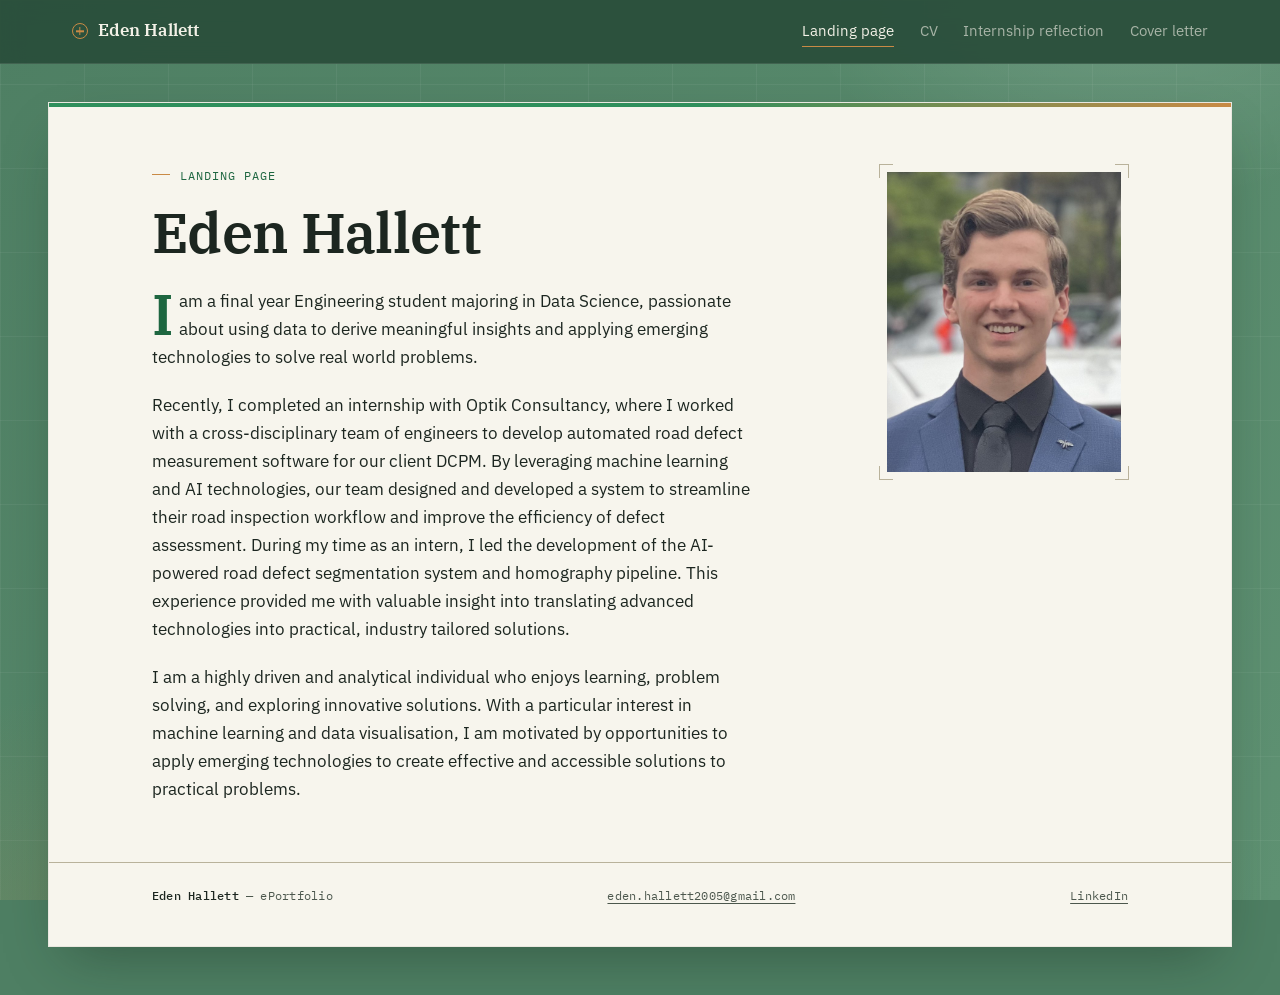
==== commit 5cf7c86a: "added profile photo" ====
--- a/index.html
+++ b/index.html
@@ -25,17 +25,26 @@
 
 <main>
 
-  <section class="narrow hero" style="padding-bottom:0;">
+  <section class="hero" style="padding-bottom:0;">
+    <div class="landing-grid">
+      <div>
+        <div class="kicker">Landing Page</div>
+        <h1 style="margin-bottom:1.4rem;">Eden Hallett</h1>
 
-    <div class="kicker">Landing Page</div>
-    <h1 style="margin-bottom:1.4rem;">Eden Hallett</h1>
+        <p class="dropcap">I am a final year Engineering student majoring in Data Science, passionate about using data to derive meaningful insights and applying emerging technologies to solve real world problems.</p>
 
-    <p class="dropcap">I am a final year Engineering student majoring in Data Science, passionate about using data to derive meaningful insights and applying emerging technologies to solve real world problems.</p>
+        <p>Recently, I completed an internship with Optik Consultancy, where I worked with a cross-disciplinary team of engineers to develop automated road defect measurement software for our client DCPM. By leveraging machine learning and AI technologies, our team designed and developed a system to streamline their road inspection workflow and improve the efficiency of defect assessment. During my time as an intern, I led the development of the AI-powered road defect segmentation system and homography pipeline. This experience provided me with valuable insight into translating advanced technologies into practical, industry tailored solutions.</p>
 
-    <p>Recently, I completed an internship with Optik Consultancy, where I worked with a cross-disciplinary team of engineers to develop automated road defect measurement software for our client DCPM. By leveraging machine learning and AI technologies, our team designed and developed a system to streamline their road inspection workflow and improve the efficiency of defect assessment. During my time as an intern, I led the development of the AI-powered road defect segmentation system and homography pipeline. This experience provided me with valuable insight into translating advanced technologies into practical, industry tailored solutions.</p>
+        <p>I am a highly driven and analytical individual who enjoys learning, problem solving, and exploring innovative solutions. With a particular interest in machine learning and data visualisation, I am motivated by opportunities to apply emerging technologies to create effective and accessible solutions to practical problems.</p>
+      </div>
 
-    <p>I am a highly driven and analytical individual who enjoys learning, problem solving, and exploring innovative solutions. With a particular interest in machine learning and data visualisation, I am motivated by opportunities to apply emerging technologies to create effective and accessible solutions to practical problems.</p>
-
+      <div class="landing-photo">
+        <div class="frame ticked">
+          <span class="tick-bl" aria-hidden="true"></span><span class="tick-br" aria-hidden="true"></span>
+          <img src="assets/headshot.jpg" alt="Portrait of Eden Hallett">
+        </div>
+      </div>
+    </div>
   </section>
 
 </main>
--- a/assets/site.css
+++ b/assets/site.css
@@ -1,22 +1,23 @@
 /* ============================================================
    Eden Hallett — ePortfolio
    Design concept: a single sheet from an engineering drawing set,
-   laid on a dark drafting table. The table carries colour, depth
-   and a faint layered grid; the sheet itself — where every word
-   of Eden's content lives — stays a plain, single, legible colour.
+   laid on a green drafting table. The table carries colour and
+   depth; the sheet itself — where every word of Eden's content
+   lives — stays a plain, single, legible colour.
    ============================================================ */
 
 @import url('https://fonts.googleapis.com/css2?family=IBM+Plex+Serif:ital,wght@0,400;0,500;0,600;1,400;1,500&family=IBM+Plex+Sans:wght@400;500;600&family=IBM+Plex+Mono:wght@400;500&display=swap');
 
 :root{
-  --table:    #16231F;
-  --table-2:  #1D2E28;
+  --table:    #4E7F63;
+  --table-2:  #5F9273;
+  --nav-bg:   #2A4E3B;
   --paper:    #F7F5ED;
   --panel:    #ECE7D8;
   --ink:      #1C2620;
   --ink-60:   #4C574D;
-  --slate:    #2F7A80;
-  --slate-d:  #1F5459;
+  --slate:    #2F8F5C;
+  --slate-d:  #1E6640;
   --gold:     #C98A45;
   --gold-d:   #9C6A31;
   --clay:     #93602E;
@@ -53,10 +54,10 @@
   z-index: 0;
   pointer-events: none;
   background:
-    radial-gradient(560px 420px at 88% -6%, rgba(47,122,128,0.30), transparent 62%),
-    radial-gradient(620px 460px at 6% 108%, rgba(201,138,69,0.14), transparent 60%),
-    linear-gradient(rgba(255,255,255,0.028) 1px, transparent 1px),
-    linear-gradient(90deg, rgba(255,255,255,0.028) 1px, transparent 1px),
+    radial-gradient(560px 420px at 88% -6%, rgba(255,255,255,0.16), transparent 62%),
+    radial-gradient(620px 460px at 6% 108%, rgba(201,138,69,0.16), transparent 60%),
+    linear-gradient(rgba(255,255,255,0.05) 1px, transparent 1px),
+    linear-gradient(90deg, rgba(255,255,255,0.05) 1px, transparent 1px),
     linear-gradient(135deg, var(--table) 0%, var(--table-2) 100%);
   background-size: auto, auto, 84px 84px, 84px 84px, auto;
 }
@@ -69,7 +70,7 @@
   margin: 2.4rem auto 3rem;
   background: var(--paper);
   border: 1px solid rgba(0,0,0,0.06);
-  box-shadow: 0 30px 70px -20px rgba(4,10,8,0.55), 0 2px 0 rgba(255,255,255,0.4) inset;
+  box-shadow: 0 24px 55px -18px rgba(18,38,26,0.4), 0 2px 0 rgba(255,255,255,0.4) inset;
   position: relative;
 }
 .sheet::before{
@@ -143,10 +144,10 @@
   position: sticky;
   top: 0;
   z-index: 30;
-  background: rgba(22,35,31,0.92);
+  background: rgba(42,78,59,0.94);
   backdrop-filter: blur(10px);
   -webkit-backdrop-filter: blur(10px);
-  border-bottom: 1px solid rgba(255,255,255,0.08);
+  border-bottom: 1px solid rgba(255,255,255,0.1);
 }
 .sitehead-inner{
   max-width: 74rem;
@@ -219,6 +220,26 @@
   font-family: 'IBM Plex Serif', serif;
   font-size: 3.4em; font-weight: 600; float: left;
   line-height: 0.82; padding: 0.06em 0.09em 0 0; color: var(--slate-d);
+}
+
+/* ---------- landing page portrait ---------- */
+.landing-grid{
+  display: grid;
+  grid-template-columns: 1fr 15.5rem;
+  gap: 3.2rem;
+  align-items: start;
+}
+.landing-photo .frame{ padding: 7px; }
+.landing-photo img{
+  width: 100%;
+  height: auto;
+  display: block;
+  aspect-ratio: 760 / 975;
+  object-fit: cover;
+}
+@media (max-width: 760px){
+  .landing-grid{ grid-template-columns: 1fr; }
+  .landing-photo{ order: -1; max-width: 13rem; margin: 0 auto 1.6rem; }
 }
 
 /* ---------- source-document callout ---------- */
